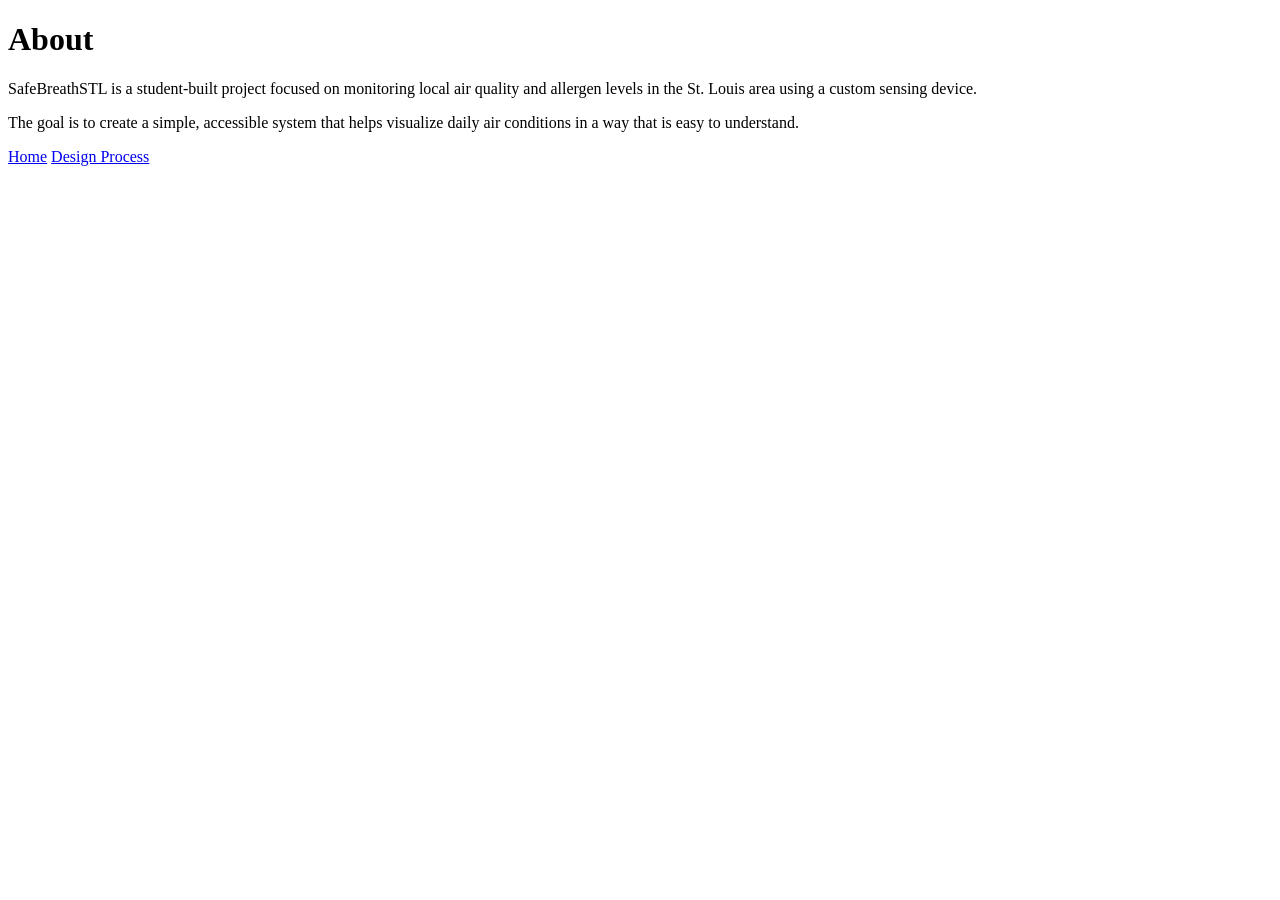
==== about.html @ 4dabc4b6 "Add about.html for project description" ====
<!DOCTYPE html>
<html>
<head>
  <title>About - SafeBreathSTL</title>
  <link rel="stylesheet" href="style.css">
</head>
<body>
  <div class="container">
    <h1>About</h1>

    <p>
      SafeBreathSTL is a student-built project focused on monitoring local air quality
      and allergen levels in the St. Louis area using a custom sensing device.
    </p>

    <p>
      The goal is to create a simple, accessible system that helps visualize daily air
      conditions in a way that is easy to understand.
    </p>

    <div class="links">
      <a href="index.html">Home</a>
      <a href="design.html">Design Process</a>
    </div>
  </div>
</body>
</html>
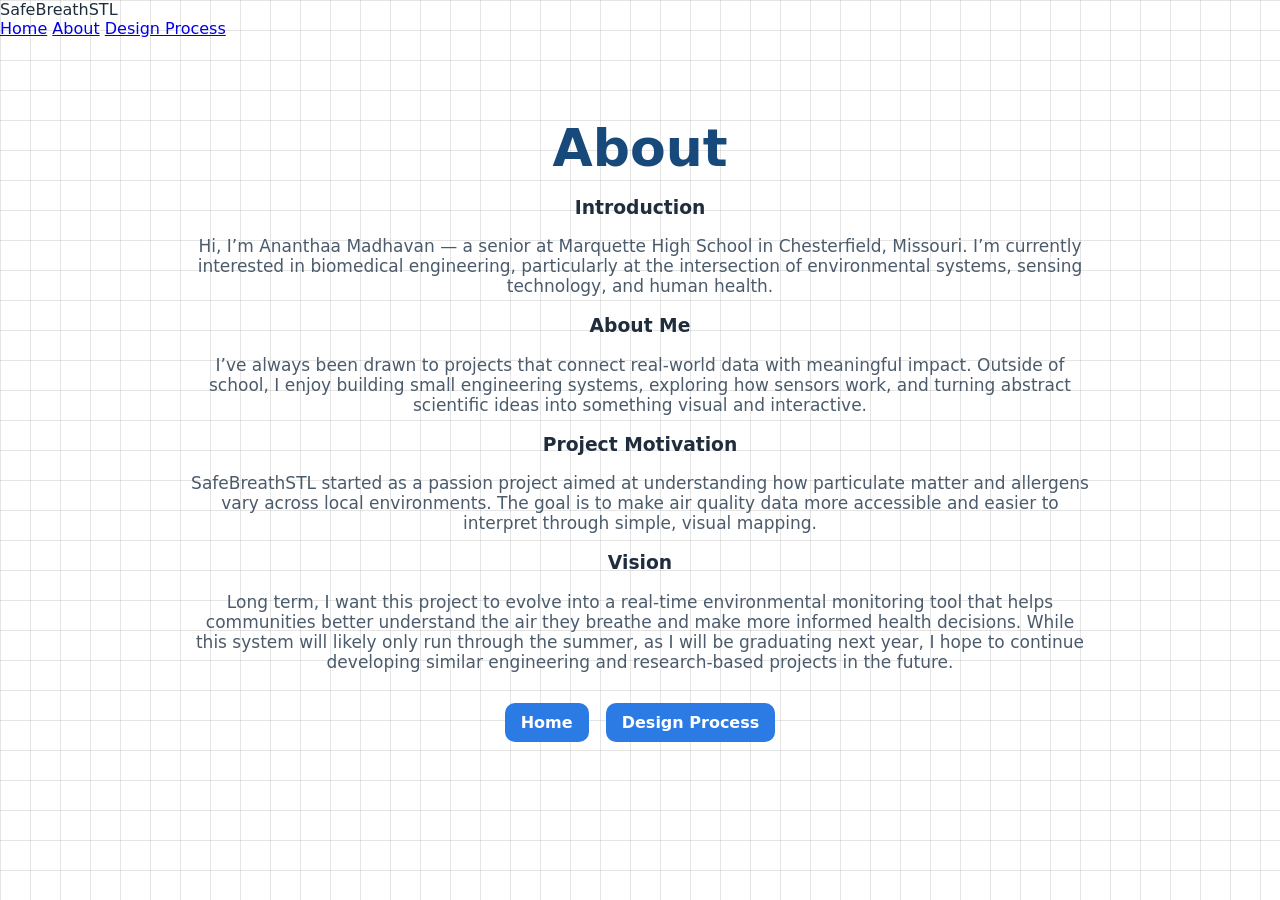
==== commit 64bea3bd: "Enhance about.html with banner and navbar Added a top banner and navigation links to the about page." ====
--- a/about.html
+++ b/about.html
@@ -4,24 +4,61 @@
   <title>About - SafeBreathSTL</title>
   <link rel="stylesheet" href="style.css">
 </head>
+
 <body>
+<div class="top-banner">SafeBreathSTL</div>
+
+<div class="navbar">
+  <a href="index.html">Home</a>
+  <a href="about.html">About</a>
+  <a href="design.html">Design Process</a>
+</div>
   <div class="container">
     <h1>About</h1>
 
-    <p>
-      SafeBreathSTL is a student-built project focused on monitoring local air quality
-      and allergen levels in the St. Louis area using a custom sensing device.
-    </p>
+    <div class="about-card">
+      <h3>Introduction</h3>
+      <p>
+        Hi, I’m Ananthaa Madhavan — a senior at Marquette High School in Chesterfield, Missouri.
+        I’m currently interested in biomedical engineering, particularly at the intersection of
+        environmental systems, sensing technology, and human health.
+      </p>
+    </div>
 
-    <p>
-      The goal is to create a simple, accessible system that helps visualize daily air
-      conditions in a way that is easy to understand.
-    </p>
+    <div class="about-card">
+      <h3>About Me</h3>
+      <p>
+        I’ve always been drawn to projects that connect real-world data with meaningful impact.
+        Outside of school, I enjoy building small engineering systems, exploring how sensors work,
+        and turning abstract scientific ideas into something visual and interactive.
+      </p>
+    </div>
+
+    <div class="about-card">
+      <h3>Project Motivation</h3>
+      <p>
+        SafeBreathSTL started as a passion project aimed at understanding how particulate matter
+        and allergens vary across local environments. The goal is to make air quality data more
+        accessible and easier to interpret through simple, visual mapping.
+      </p>
+    </div>
+
+    <div class="about-card">
+      <h3>Vision</h3>
+      <p>
+        Long term, I want this project to evolve into a real-time environmental monitoring tool
+        that helps communities better understand the air they breathe and make more informed health decisions.
+        While this system will likely only run through the summer, as I will be graduating next year,
+        I hope to continue developing similar engineering and research-based projects in the future.
+      </p>
+    </div>
 
     <div class="links">
       <a href="index.html">Home</a>
       <a href="design.html">Design Process</a>
     </div>
+
   </div>
+
 </body>
 </html>
--- a/style.css
+++ b/style.css
@@ -0,0 +1,87 @@
+
+/* =======================
+   BASE
+======================= */
+
+body {
+  margin: 0;
+  font-family: "Segoe UI", system-ui, Arial;
+  background: #ffffff;
+  overflow: hidden;
+  color: #1f2d3d;
+}
+
+/* =======================
+   SCIENTIFIC GRID
+======================= */
+
+body::before {
+  content: "";
+  position: fixed;
+  inset: 0;
+  background-image:
+    linear-gradient(to right, rgba(0,0,0,0.10) 1px, transparent 1px),
+    linear-gradient(to bottom, rgba(0,0,0,0.10) 1px, transparent 1px);
+  background-size: 30px 30px;
+  z-index: 0;
+}
+
+/* =======================
+   PARTICLES LAYER
+======================= */
+
+.particle {
+  position: fixed;
+  border-radius: 50%;
+  z-index: 2;
+  opacity: 0.75;
+  box-shadow: 0 0 8px rgba(0,0,0,0.15);
+}
+
+/* colors */
+.green { background: #2ecc71; }
+.yellow { background: #f1c40f; }
+.orange { background: #e67e22; }
+.red { background: #e74c3c; }
+
+/* =======================
+   CONTENT
+======================= */
+
+.container {
+  position: relative;
+  z-index: 5;
+  max-width: 900px;
+  margin: 80px auto;
+  text-align: center;
+}
+
+h1 {
+  font-size: 52px;
+  color: #174a7a;
+  margin-bottom: 10px;
+}
+
+p {
+  color: #4b5b6b;
+  font-size: 17px;
+}
+
+/* =======================
+   NAV BUTTONS
+======================= */
+
+.links {
+  margin-top: 25px;
+}
+
+.links a {
+  display: inline-block;
+  margin: 6px;
+  padding: 10px 16px;
+  border-radius: 10px;
+  background: #2c7be5;
+  color: white;
+  text-decoration: none;
+  font-weight: 600;
+}
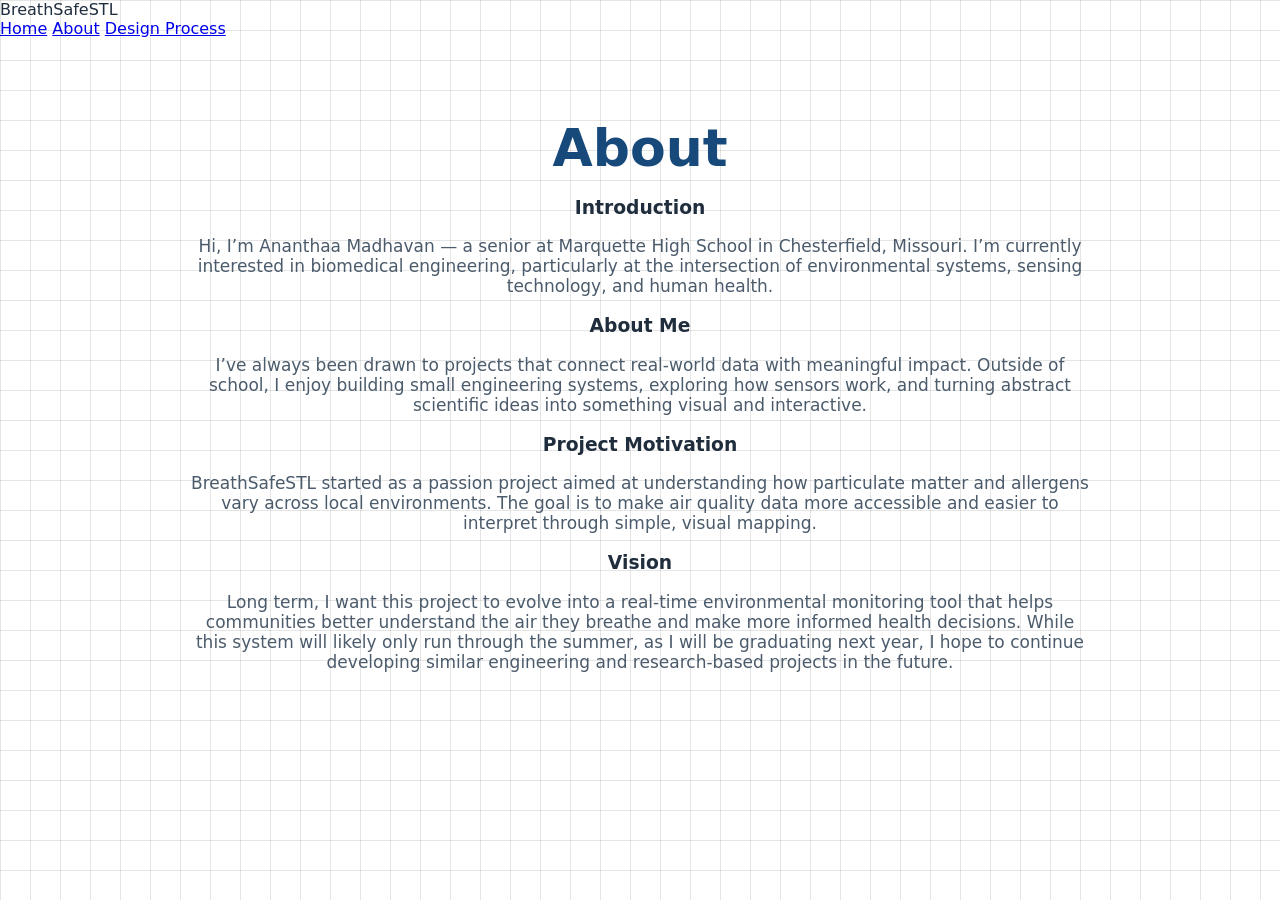
==== commit 7be5ef34: "Refactor about.html structure and comments" ====
--- a/about.html
+++ b/about.html
@@ -1,19 +1,25 @@
 <!DOCTYPE html>
 <html>
 <head>
-  <title>About - SafeBreathSTL</title>
+  <title>About - BreathSafeSTL</title>
   <link rel="stylesheet" href="style.css">
 </head>
 
 <body>
-<div class="top-banner">SafeBreathSTL</div>
 
-<div class="navbar">
-  <a href="index.html">Home</a>
-  <a href="about.html">About</a>
-  <a href="design.html">Design Process</a>
-</div>
+  <!-- TOP BANNER -->
+  <div class="top-banner">BreathSafeSTL</div>
+
+  <!-- NAV BAR -->
+  <div class="navbar">
+    <a href="index.html">Home</a>
+    <a href="about.html">About</a>
+    <a href="design.html">Design Process</a>
+  </div>
+
+  <!-- PAGE CONTENT -->
   <div class="container">
+
     <h1>About</h1>
 
     <div class="about-card">
@@ -37,7 +43,7 @@
     <div class="about-card">
       <h3>Project Motivation</h3>
       <p>
-        SafeBreathSTL started as a passion project aimed at understanding how particulate matter
+        BreathSafeSTL started as a passion project aimed at understanding how particulate matter
         and allergens vary across local environments. The goal is to make air quality data more
         accessible and easier to interpret through simple, visual mapping.
       </p>
@@ -53,11 +59,6 @@
       </p>
     </div>
 
-    <div class="links">
-      <a href="index.html">Home</a>
-      <a href="design.html">Design Process</a>
-    </div>
-
   </div>
 
 </body>
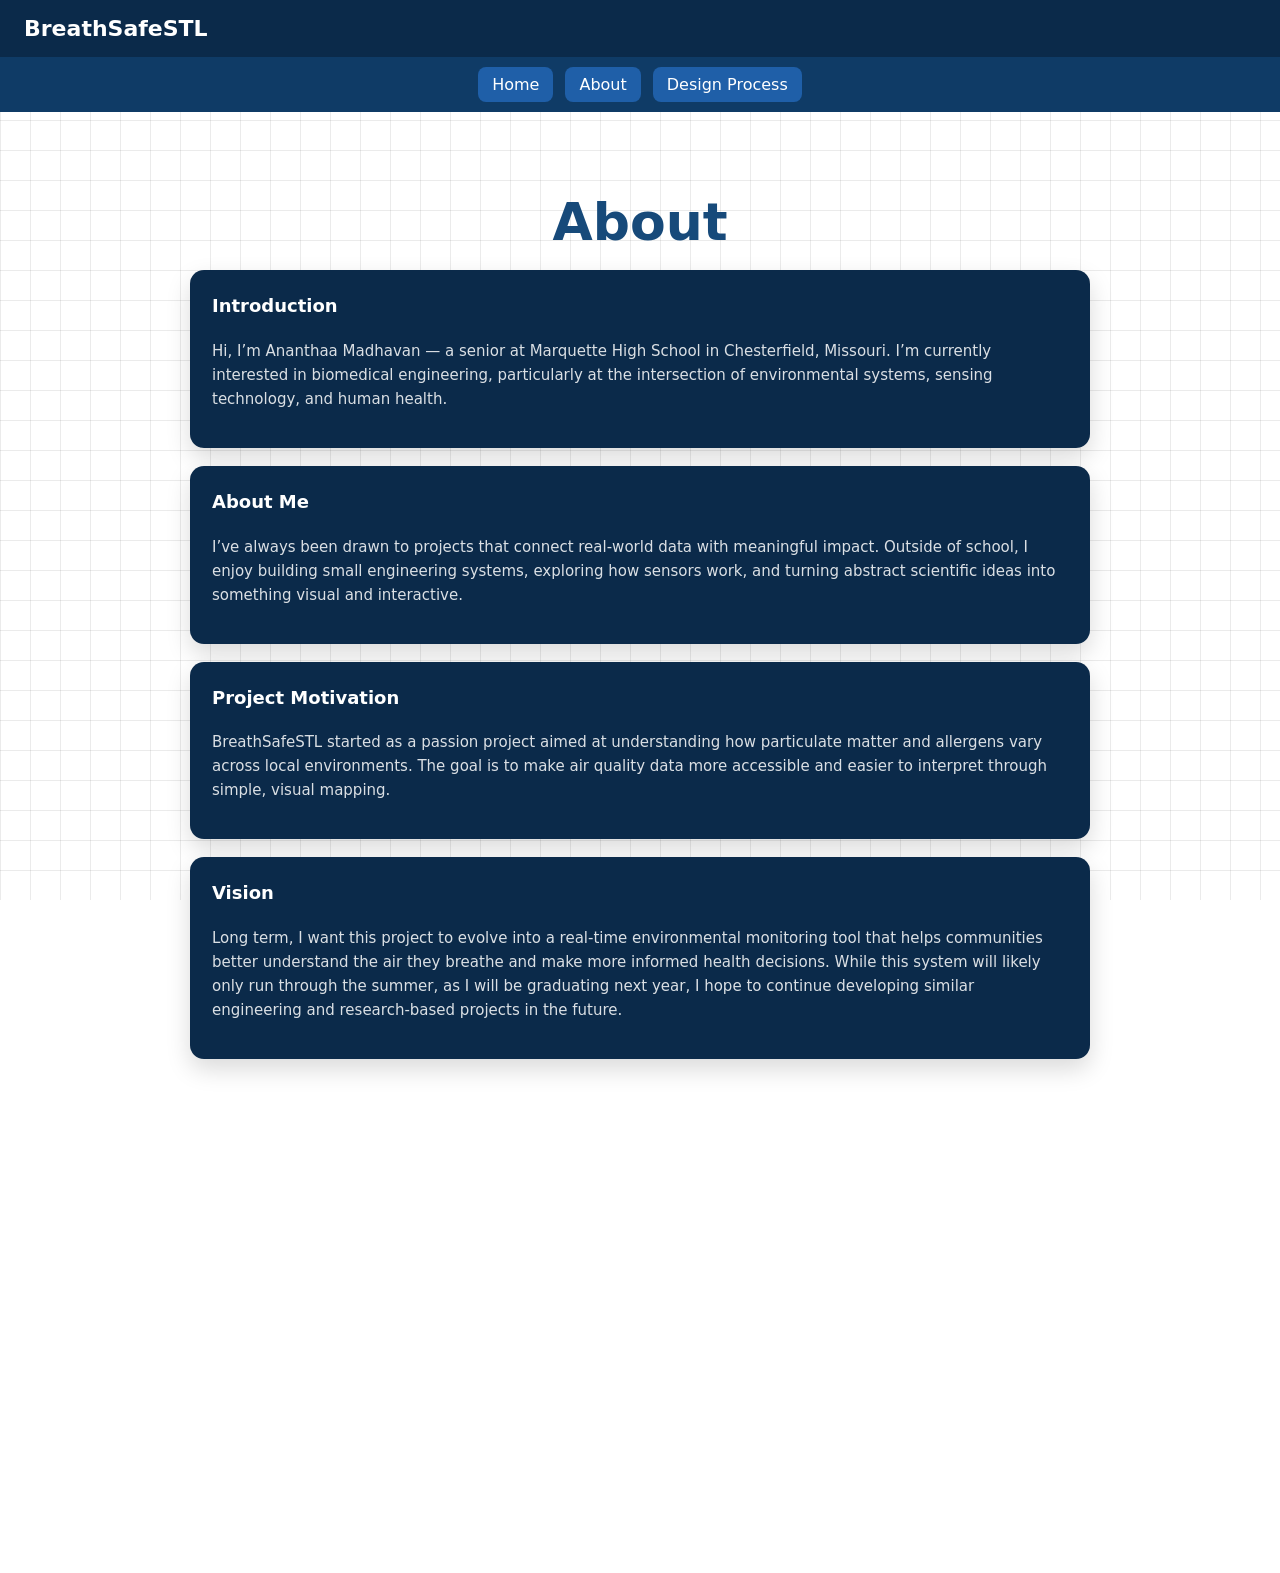
==== commit dcbba2d3: "Add script.js to about.html Added a script tag to include script.js for functionality." ====
--- a/about.html
+++ b/about.html
@@ -4,7 +4,8 @@
   <title>About - BreathSafeSTL</title>
   <link rel="stylesheet" href="style.css">
 </head>
-
+  
+<script src="script.js"></script>
 <body>
 
   <!-- TOP BANNER -->
--- a/style.css
+++ b/style.css
@@ -1,3 +1,6 @@
+* {
+  box-sizing: border-box;
+}
 
 /* =======================
    BASE
@@ -7,54 +10,62 @@
   margin: 0;
   font-family: "Segoe UI", system-ui, Arial;
   background: #ffffff;
-  overflow: hidden;
+
+  overflow-x: hidden;
+  overflow-y: auto;
+
   color: #1f2d3d;
 }
 
 /* =======================
-   SCIENTIFIC GRID
+   GRID BACKGROUND
 ======================= */
 
 body::before {
   content: "";
   position: fixed;
   inset: 0;
+
   background-image:
-    linear-gradient(to right, rgba(0,0,0,0.10) 1px, transparent 1px),
-    linear-gradient(to bottom, rgba(0,0,0,0.10) 1px, transparent 1px);
+    linear-gradient(to right, rgba(0,0,0,0.08) 1px, transparent 1px),
+    linear-gradient(to bottom, rgba(0,0,0,0.08) 1px, transparent 1px);
+
   background-size: 30px 30px;
   z-index: 0;
-}
-
-/* =======================
-   PARTICLES LAYER
-======================= */
-
-.particle {
+  pointer-events: none;
+}
+
+/* =======================
+   MAP (ONLY ON INDEX)
+======================= */
+
+#map {
+  height: 100vh;
+  width: 100vw;
+
   position: fixed;
-  border-radius: 50%;
-  z-index: 2;
-  opacity: 0.75;
-  box-shadow: 0 0 8px rgba(0,0,0,0.15);
-}
-
-/* colors */
-.green { background: #2ecc71; }
-.yellow { background: #f1c40f; }
-.orange { background: #e67e22; }
-.red { background: #e74c3c; }
-
-/* =======================
-   CONTENT
+  top: 0;
+  left: 0;
+
+  z-index: 1;
+}
+
+/* =======================
+   FOREGROUND CONTAINER
 ======================= */
 
 .container {
   position: relative;
-  z-index: 5;
+  z-index: 10;
+
   max-width: 900px;
   margin: 80px auto;
   text-align: center;
 }
+
+/* =======================
+   TEXT
+======================= */
 
 h1 {
   font-size: 52px;
@@ -68,20 +79,184 @@
 }
 
 /* =======================
-   NAV BUTTONS
-======================= */
-
-.links {
-  margin-top: 25px;
-}
-
-.links a {
-  display: inline-block;
-  margin: 6px;
-  padding: 10px 16px;
-  border-radius: 10px;
+   ABOUT CARDS
+======================= */
+
+.about-card {
+  background: #0b2a4a;
+  color: white;
+
+  padding: 22px;
+  border-radius: 14px;
+  margin-top: 18px;
+
+  box-shadow: 0 10px 25px rgba(0,0,0,0.15);
+
+  text-align: left;
+  line-height: 1.6;
+}
+
+.about-card h3 {
+  margin-top: 0;
+  font-size: 18px;
+}
+
+.about-card p {
+  color: rgba(255,255,255,0.85);
+  font-size: 15px;
+}
+
+/* =======================
+   TOP BANNER
+======================= */
+
+.top-banner {
+  background: #0b2a4a;
+  color: white;
+
+  padding: 16px 24px;
+  font-size: 22px;
+  font-weight: 600;
+
+  position: relative;
+  z-index: 9999;
+}
+
+/* =======================
+   NAVBAR
+======================= */
+
+.navbar {
+  position: relative;
+  z-index: 9999;
+
+  display: flex;
+  justify-content: center;
+  gap: 12px;
+
+  background: #0f3b66;
+  padding: 10px;
+}
+
+.navbar a {
+  color: white;
+  text-decoration: none;
+
+  padding: 8px 14px;
+  border-radius: 8px;
+
+  background: #1f5fa8;
+}
+
+.navbar a:hover {
   background: #2c7be5;
-  color: white;
-  text-decoration: none;
+}
+
+/* =======================
+   PM PANEL
+======================= */
+
+.pm-toggle {
+  position: absolute;
+  top: 110px;
+  right: 15px;
+
+  z-index: 3000;
+
+  background: #0b2a4a;
+  padding: 12px;
+  border-radius: 12px;
+
+  width: 130px;
+
+  display: flex;
+  flex-direction: column;
+  gap: 8px;
+}
+
+.pm-title {
+  color: white;
+  font-size: 12px;
+  text-align: center;
   font-weight: 600;
 }
+
+.pm-toggle button {
+  background: rgba(255,255,255,0.1);
+  color: white;
+
+  border: none;
+  padding: 6px;
+
+  border-radius: 6px;
+
+  cursor: pointer;
+}
+
+.pm-toggle button.active {
+  background: white;
+  color: #0b2a4a;
+}
+
+/* =======================
+   DATA TILES
+======================= */
+
+#data-panel {
+  position: absolute;
+  top: 110px;
+  left: 15px;
+
+  z-index: 3000;
+
+  display: flex;
+  flex-direction: column;
+  gap: 10px;
+}
+
+.tile {
+  width: 140px;
+  height: 110px;
+
+  background: rgba(11, 42, 74, 0.92);
+  color: white;
+
+  border-radius: 14px;
+
+  box-shadow: 0 10px 25px rgba(0,0,0,0.25);
+
+  display: flex;
+  flex-direction: column;
+  justify-content: center;
+  align-items: center;
+}
+
+.tile .label {
+  font-size: 11px;
+  opacity: 0.75;
+}
+
+.tile .value {
+  font-size: 28px;
+  font-weight: 700;
+  margin-top: 6px;
+}
+
+/* =======================
+   HEAT DOTS
+======================= */
+
+.heat-dot {
+  position: absolute;
+  border-radius: 50%;
+  transform: translate(-50%, -50%);
+  pointer-events: none;
+
+  filter: blur(18px);
+  opacity: 0.35;
+}
+
+.heat-green { background: #2ecc71; }
+.heat-yellow { background: #f1c40f; }
+.heat-orange { background: #e67e22; }
+.heat-red { background: #e74c3c; }
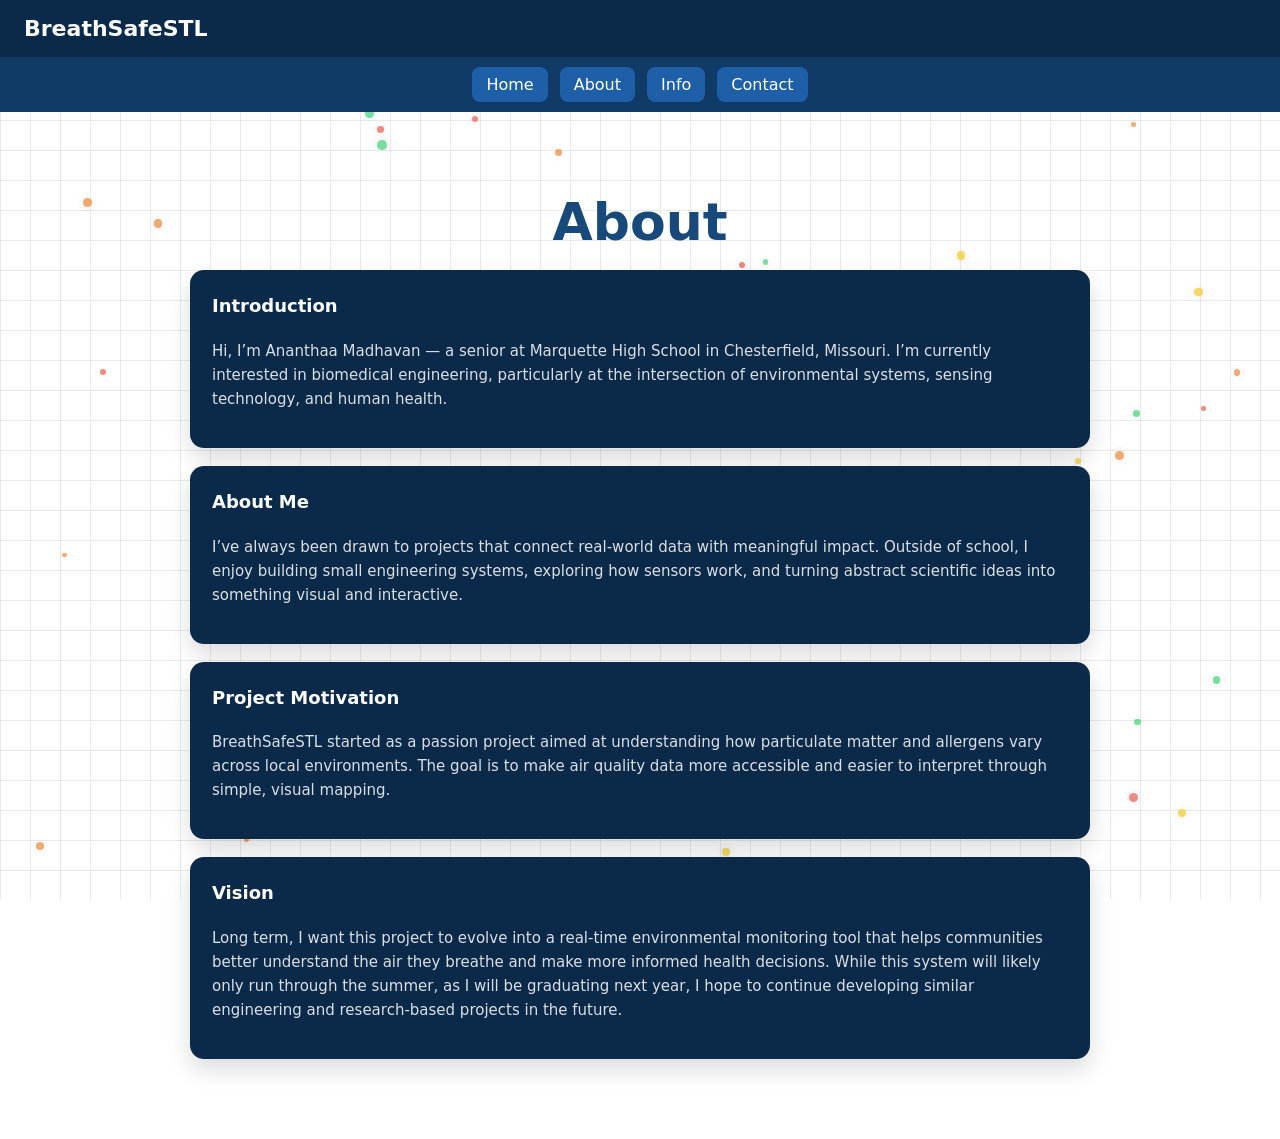
==== commit 3fafbe62: "Update navigation links in about.html" ====
--- a/about.html
+++ b/about.html
@@ -12,12 +12,12 @@
   <div class="top-banner">BreathSafeSTL</div>
 
   <!-- NAV BAR -->
-  <div class="navbar">
+ <div class="navbar">
     <a href="index.html">Home</a>
     <a href="about.html">About</a>
-    <a href="design.html">Design Process</a>
+    <a href="design.html">Info</a>
+    <a href="contact.html">Contact</a>
   </div>
-
   <!-- PAGE CONTENT -->
   <div class="container">
 
--- a/style.css
+++ b/style.css
@@ -18,7 +18,7 @@
 }
 
 /* =======================
-   GRID BACKGROUND
+   GRID (BOTTOM LAYER)
 ======================= */
 
 body::before {
@@ -31,12 +31,35 @@
     linear-gradient(to bottom, rgba(0,0,0,0.08) 1px, transparent 1px);
 
   background-size: 30px 30px;
+
   z-index: 0;
   pointer-events: none;
 }
 
 /* =======================
-   MAP (ONLY ON INDEX)
+   PARTICLES (MIDDLE LAYER)
+======================= */
+
+.particle {
+  position: fixed;
+
+  border-radius: 50%;
+  opacity: 0.65;
+
+  box-shadow: 0 0 10px rgba(0,0,0,0.2);
+
+  pointer-events: none;
+
+  z-index: 2;
+}
+
+.green { background: #2ecc71; }
+.yellow { background: #f1c40f; }
+.orange { background: #e67e22; }
+.red { background: #e74c3c; }
+
+/* =======================
+   MAP
 ======================= */
 
 #map {
@@ -50,8 +73,35 @@
   z-index: 1;
 }
 
-/* =======================
-   FOREGROUND CONTAINER
+/* Leaflet internal layers must stay under UI */
+.leaflet-pane {
+  z-index: 1 !important;
+}
+
+.leaflet-top,
+.leaflet-bottom {
+  z-index: 2 !important;
+}
+
+/* =======================
+   PARTICLES (ABOVE MAP, BELOW UI)
+======================= */
+
+.particle {
+  position: fixed;
+
+  border-radius: 50%;
+  opacity: 0.65;
+
+  box-shadow: 0 0 10px rgba(0,0,0,0.2);
+
+  pointer-events: none;
+
+  z-index: 0; /* 👈 KEY CHANGE */
+}
+
+/* =======================
+   FOREGROUND CONTENT
 ======================= */
 
 .container {
@@ -62,10 +112,6 @@
   margin: 80px auto;
   text-align: center;
 }
-
-/* =======================
-   TEXT
-======================= */
 
 h1 {
   font-size: 52px;
@@ -158,7 +204,7 @@
 
 .pm-toggle {
   position: absolute;
-  top: 110px;
+  top: 160px;
   right: 15px;
 
   z-index: 3000;
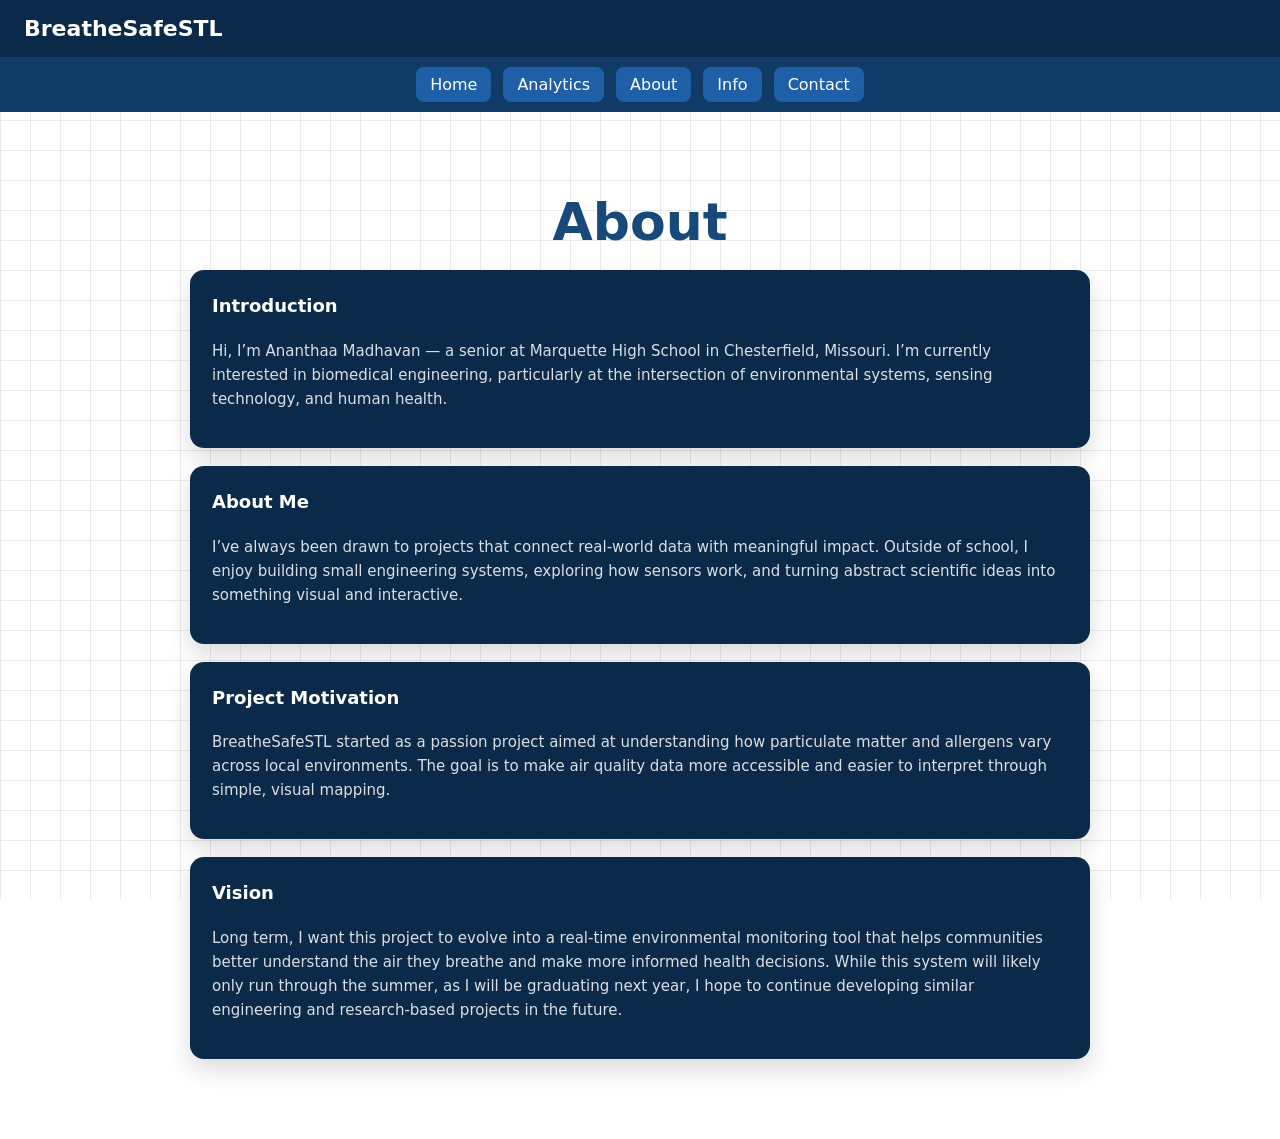
==== commit 434960d7: "Correct spelling of 'BreathSafeSTL' to 'BreatheSafeSTL'" ====
--- a/about.html
+++ b/about.html
@@ -1,7 +1,7 @@
 <!DOCTYPE html>
 <html>
 <head>
-  <title>About - BreathSafeSTL</title>
+  <title>About - BreatheSafeSTL</title>
   <link rel="stylesheet" href="style.css">
 </head>
   
@@ -9,11 +9,12 @@
 <body>
 
   <!-- TOP BANNER -->
-  <div class="top-banner">BreathSafeSTL</div>
+  <div class="top-banner">BreatheSafeSTL</div>
 
   <!-- NAV BAR -->
  <div class="navbar">
     <a href="index.html">Home</a>
+      <a href="analytics.html">Analytics</a>
     <a href="about.html">About</a>
     <a href="design.html">Info</a>
     <a href="contact.html">Contact</a>
@@ -44,7 +45,7 @@
     <div class="about-card">
       <h3>Project Motivation</h3>
       <p>
-        BreathSafeSTL started as a passion project aimed at understanding how particulate matter
+        BreatheSafeSTL started as a passion project aimed at understanding how particulate matter
         and allergens vary across local environments. The goal is to make air quality data more
         accessible and easier to interpret through simple, visual mapping.
       </p>
--- a/style.css
+++ b/style.css
@@ -286,6 +286,28 @@
   font-size: 28px;
   font-weight: 700;
   margin-top: 6px;
+}
+
+#pointCounter {
+  position: fixed;
+  bottom: 20px;
+  right: 20px;
+
+  background: rgba(20, 20, 20, 0.75);
+  color: white;
+
+  padding: 10px 14px;
+
+  border-radius: 12px;
+
+  font-family: "Segoe UI", sans-serif;
+  font-size: 14px;
+
+  z-index: 9999;
+
+  backdrop-filter: blur(6px);
+
+  box-shadow: 0 0 10px rgba(0,0,0,0.3);
 }
 
 /* =======================
@@ -299,7 +321,114 @@
   pointer-events: none;
 
   filter: blur(18px);
-  opacity: 0.35;
+  opacity: 0.65;
+}
+/* =======================
+   AIR QUALITY INFO COLUMNS
+======================= */
+
+.column-grid {
+  width: 95%;
+  max-width: 1300px;
+
+  margin: 40px auto;
+
+  display: grid;
+  grid-template-columns: 1fr 1fr 1fr;
+  gap: 25px;
+
+  position: relative;
+  z-index: 10;
+}
+
+.aq-column {
+  background: #0b2a4a;
+  color: white;
+
+  padding: 22px;
+  border-radius: 14px;
+
+  box-shadow: 0 10px 25px rgba(0,0,0,0.15);
+
+  text-align: left;
+  line-height: 1.6;
+}
+
+.aq-column h3 {
+  margin-top: 0;
+  font-size: 20px;
+  text-align: center;
+}
+
+.aq-column p {
+  color: rgba(255,255,255,0.85);
+  font-size: 15px;
+}
+
+@media (max-width: 800px) {
+  .column-grid {
+    grid-template-columns: 1fr;
+  }
+}
+
+/* =======================
+   ANALYTICS PAGE
+======================= */
+
+.analytics-grid {
+  width: 95%;
+  max-width: 1300px;
+
+  margin: 40px auto;
+
+  display: grid;
+  grid-template-columns: 1fr 1fr;
+  gap: 25px;
+}
+
+.stat-card {
+  background: #0f2747;
+
+  height: 260px;
+
+  border-radius: 20px;
+
+  display: flex;
+  flex-direction: column;
+  justify-content: center;
+  align-items: center;
+
+  color: white;
+
+  box-shadow: 0 8px 20px rgba(0,0,0,0.15);
+
+  transition: transform 0.2s ease;
+}
+
+.stat-card:hover {
+  transform: translateY(-4px);
+}
+
+.stat-card h3 {
+  margin: 0 0 20px 0;
+
+  font-size: 1.5rem;
+  font-weight: 600;
+
+  text-align: center;
+}
+
+.stat-number {
+  font-size: 3.2rem;
+  font-weight: 700;
+}
+
+@media (max-width: 800px) {
+
+  .analytics-grid {
+    grid-template-columns: 1fr;
+  }
+
 }
 
 .heat-green { background: #2ecc71; }
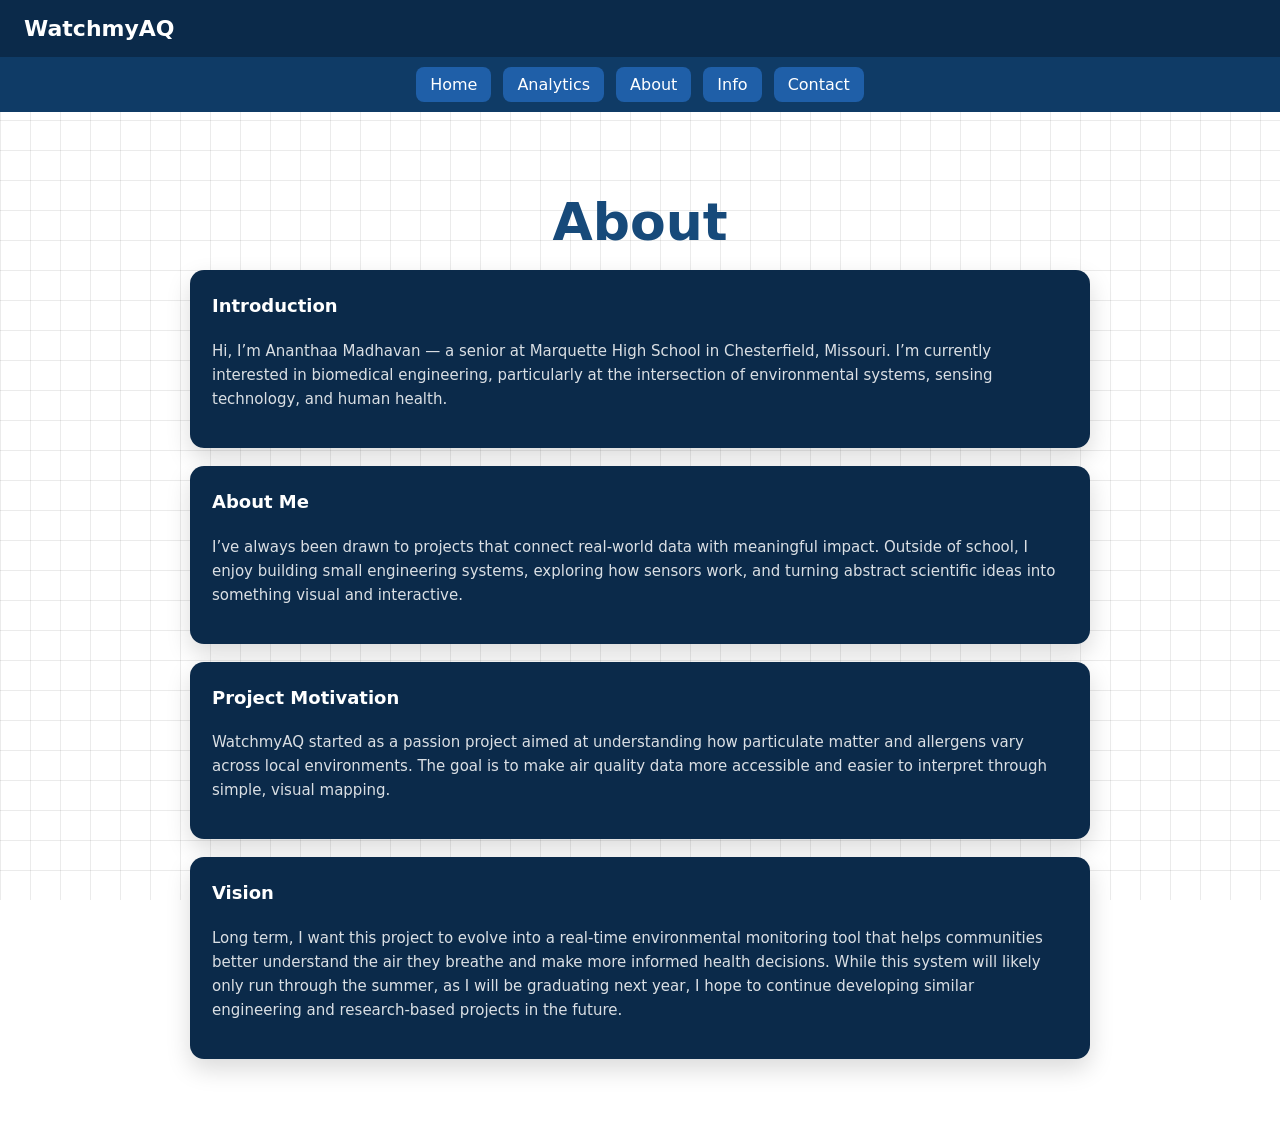
==== commit 6addeac7: "domain name changed" ====
--- a/about.html
+++ b/about.html
@@ -1,7 +1,7 @@
 <!DOCTYPE html>
 <html>
 <head>
-  <title>About - BreatheSafeSTL</title>
+  <title>About - WatchmyAQ</title>
   <link rel="stylesheet" href="style.css">
 </head>
   
@@ -9,7 +9,7 @@
 <body>
 
   <!-- TOP BANNER -->
-  <div class="top-banner">BreatheSafeSTL</div>
+  <div class="top-banner">WatchmyAQ</div>
 
   <!-- NAV BAR -->
  <div class="navbar">
@@ -45,7 +45,7 @@
     <div class="about-card">
       <h3>Project Motivation</h3>
       <p>
-        BreatheSafeSTL started as a passion project aimed at understanding how particulate matter
+        WatchmyAQ started as a passion project aimed at understanding how particulate matter
         and allergens vary across local environments. The goal is to make air quality data more
         accessible and easier to interpret through simple, visual mapping.
       </p>
